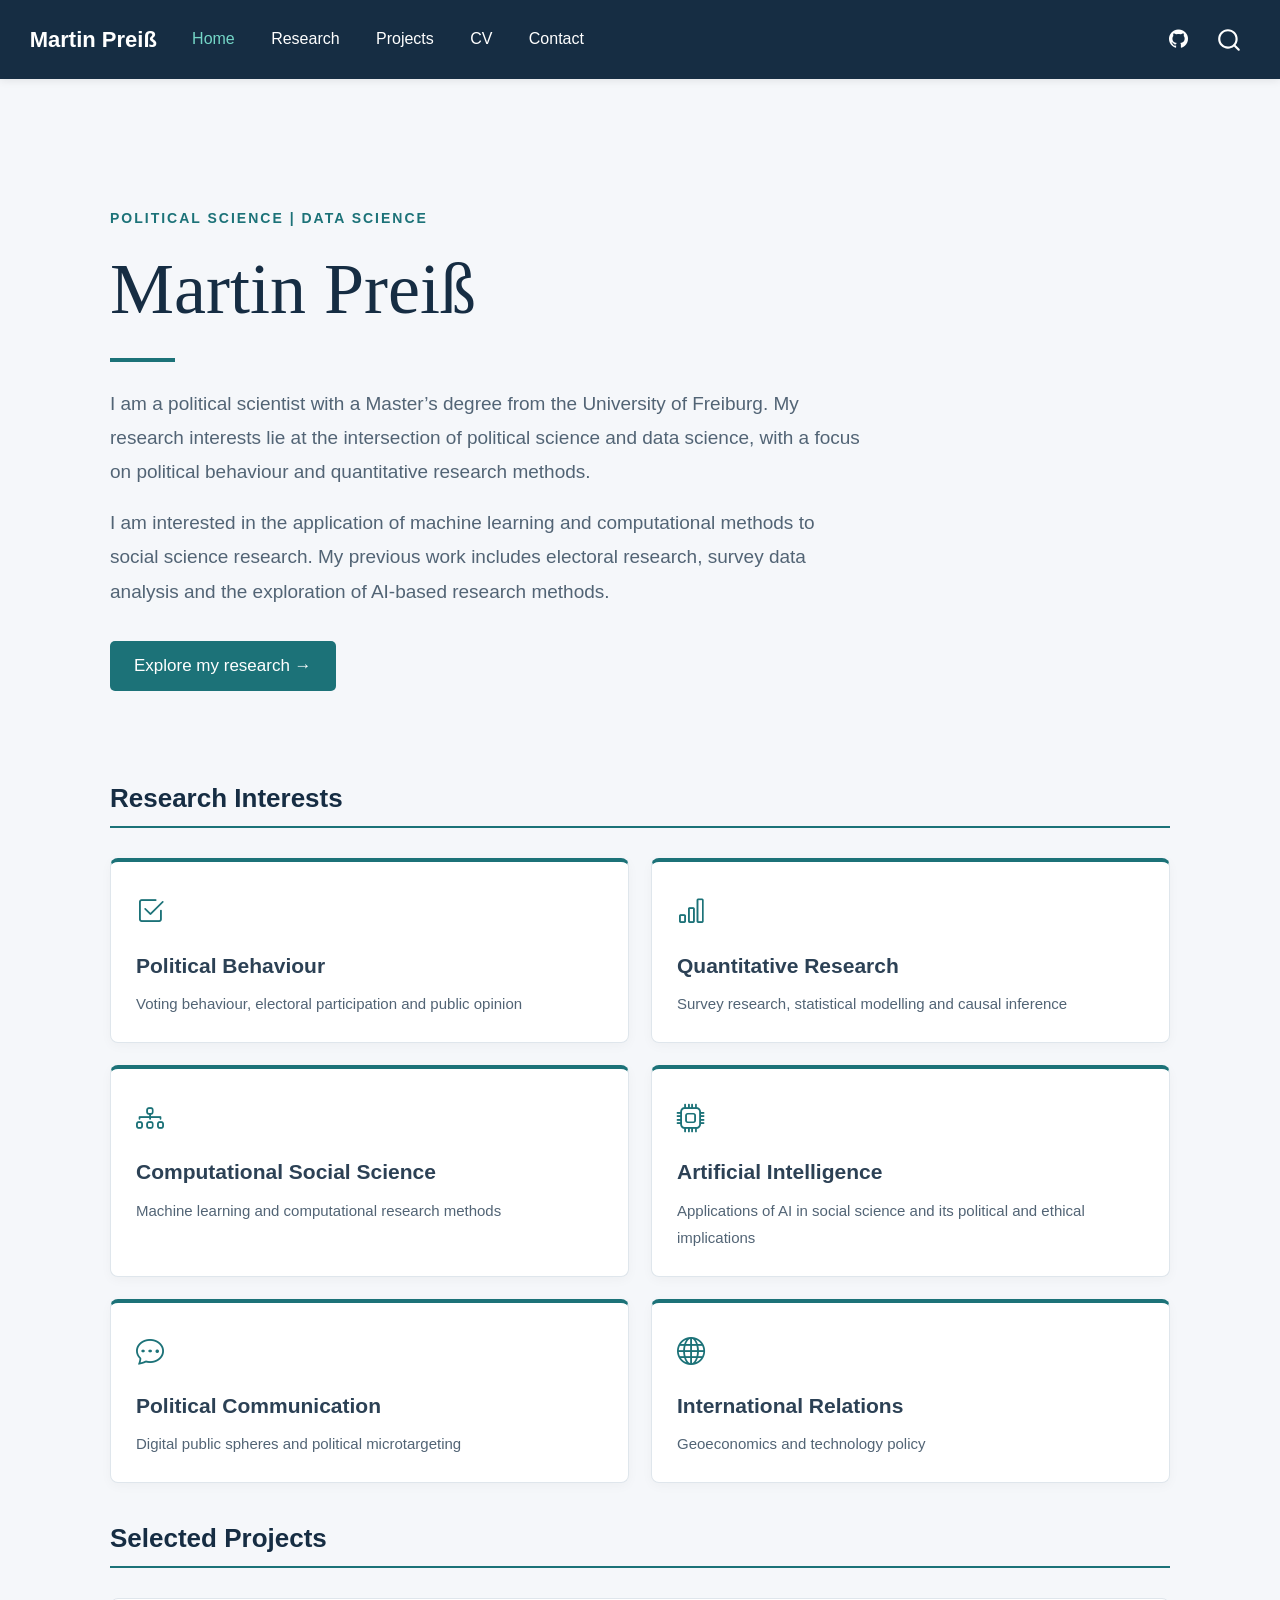
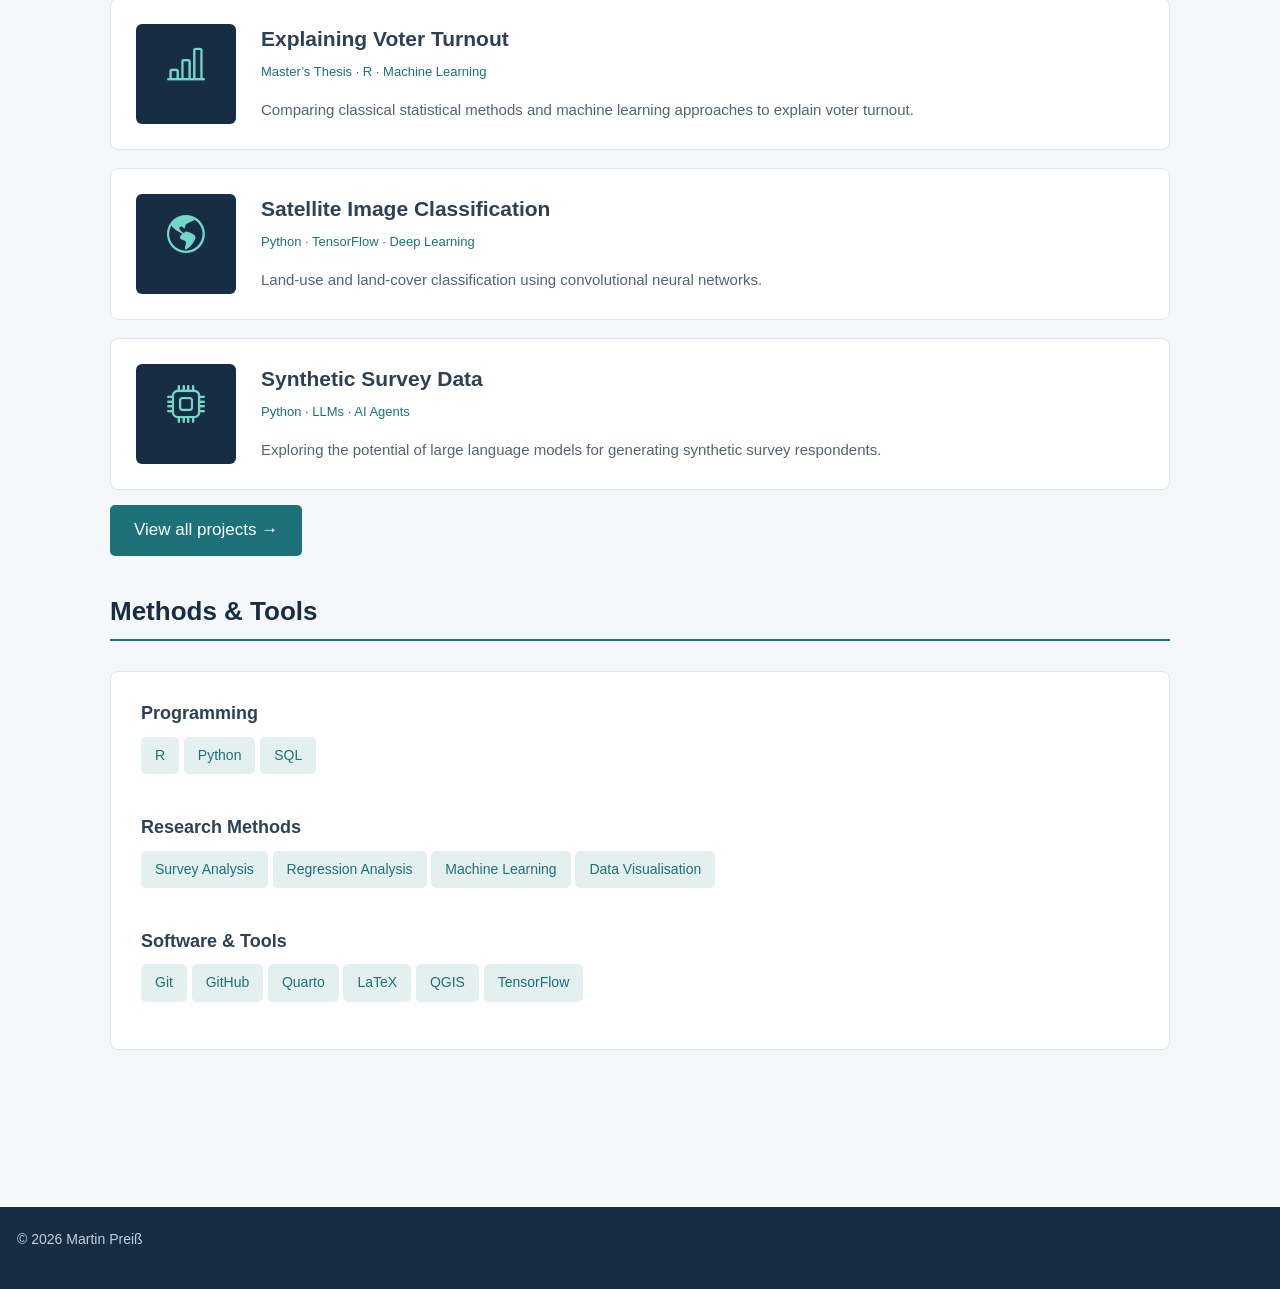
==== docs/index.html @ a0b9cdd1 "Initial website release" ====
<!DOCTYPE html>
<html xmlns="http://www.w3.org/1999/xhtml" lang="en" xml:lang="en"><head>

<meta charset="utf-8">
<meta name="generator" content="quarto-1.10.19">

<meta name="viewport" content="width=device-width, initial-scale=1.0, user-scalable=yes">


<title>Martin Preiß</title>
<style>
/* Default styles provided by pandoc.
** See https://pandoc.org/MANUAL.html#variables-for-html for config info.
*/
span.smallcaps{font-variant: small-caps;}
div.columns{display: flex; gap: 1.5em;}
div.column{flex: auto;}
@media screen {
div.columns{gap: min(4vw, 1.5em);}
div.column{overflow-x: auto;}
}
div.hanging-indent{margin-left: 1.5em; text-indent: -1.5em;}
ul.task-list{list-style: none;}
ul.task-list li input[type="checkbox"] {
  width: 0.8em;
  margin: 0 0.8em 0.2em -1em; /* quarto-specific, see https://github.com/quarto-dev/quarto-cli/issues/4556 */ 
  vertical-align: middle;
}
</style>


<script src="site_libs/quarto-nav/quarto-nav.js"></script>
<script src="site_libs/quarto-nav/headroom.min.js"></script>
<script src="site_libs/clipboard/clipboard.min.js"></script>
<script src="site_libs/quarto-search/autocomplete.umd.js"></script>
<script src="site_libs/quarto-search/fuse.min.js"></script>
<script src="site_libs/quarto-search/quarto-search.js"></script>
<meta name="quarto:offset" content="./">
<script src="site_libs/quarto-html/quarto.js" type="module"></script>
<script src="site_libs/quarto-html/tabsets/tabsets.js" type="module"></script>
<script src="site_libs/quarto-html/popper.min.js"></script>
<script src="site_libs/quarto-html/tippy.umd.min.js"></script>
<script src="site_libs/quarto-html/anchor.min.js"></script>
<link href="site_libs/quarto-html/tippy.css" rel="stylesheet">
<link href="site_libs/quarto-html/quarto-syntax-highlighting-bf27225e3a48a9273f3daa8f8e829971.css" rel="stylesheet" id="quarto-text-highlighting-styles">
<script src="site_libs/bootstrap/bootstrap.min.js"></script>
<link href="site_libs/bootstrap/bootstrap-icons.css" rel="stylesheet">
<link href="site_libs/bootstrap/bootstrap-7bc10183a92ada6fd2bdff773df45498.min.css" rel="stylesheet" append-hash="true" id="quarto-bootstrap" data-mode="light">
<script id="quarto-search-options" type="application/json">{
  "location": "navbar",
  "copy-button": false,
  "collapse-after": 3,
  "panel-placement": "end",
  "type": "overlay",
  "limit": 50,
  "keyboard-shortcut": [
    "f",
    "/",
    "s"
  ],
  "show-item-context": false,
  "language": {
    "search-no-results-text": "No results",
    "search-matching-documents-text": "matching documents",
    "search-copy-link-title": "Copy link to search",
    "search-hide-matches-text": "Hide additional matches",
    "search-more-match-text": "more match in this document",
    "search-more-matches-text": "more matches in this document",
    "search-clear-button-title": "Clear",
    "search-text-placeholder": "",
    "search-detached-cancel-button-title": "Cancel",
    "search-submit-button-title": "Submit",
    "search-label": "Search"
  }
}</script>


<link rel="stylesheet" href="styles.css">
</head>

<body class="nav-fixed quarto-light">

<div id="quarto-search-results"></div>
  <header id="quarto-header" class="headroom fixed-top">
    <nav class="navbar navbar-expand-lg " data-bs-theme="dark">
      <div class="navbar-container container-fluid">
      <div class="navbar-brand-container mx-auto">
    <a class="navbar-brand" href="./index.html">
    <span class="navbar-title">Martin Preiß</span>
    </a>
  </div>
            <div id="quarto-search" class="" title="Search"></div>
          <button class="navbar-toggler" type="button" data-bs-toggle="collapse" data-bs-target="#navbarCollapse" aria-controls="navbarCollapse" role="menu" aria-expanded="false" aria-label="Toggle navigation" onclick="if (window.quartoToggleHeadroom) { window.quartoToggleHeadroom(); }">
  <span class="navbar-toggler-icon"></span>
</button>
          <div class="collapse navbar-collapse" id="navbarCollapse">
            <ul class="navbar-nav navbar-nav-scroll me-auto">
  <li class="nav-item">
    <a class="nav-link active" href="./index.html" aria-current="page"> 
<span class="menu-text">Home</span></a>
  </li>  
  <li class="nav-item">
    <a class="nav-link" href="./research.html"> 
<span class="menu-text">Research</span></a>
  </li>  
  <li class="nav-item">
    <a class="nav-link" href="./projects.html"> 
<span class="menu-text">Projects</span></a>
  </li>  
  <li class="nav-item">
    <a class="nav-link" href="./cv.html"> 
<span class="menu-text">CV</span></a>
  </li>  
  <li class="nav-item">
    <a class="nav-link" href="./contact.html"> 
<span class="menu-text">Contact</span></a>
  </li>  
</ul>
            <ul class="navbar-nav navbar-nav-scroll ms-auto">
  <li class="nav-item compact">
    <a class="nav-link" href="https://github.com/preiss-martin"> <i class="bi bi-github" role="img">
</i> 
<span class="menu-text"></span></a>
  </li>  
</ul>
          </div> <!-- /navcollapse -->
            <div class="quarto-navbar-tools">
</div>
      </div> <!-- /container-fluid -->
    </nav>
</header>
<!-- content -->
<div id="quarto-content" class="quarto-container page-columns page-rows-contents page-layout-full page-navbar">
<!-- sidebar -->
<!-- margin-sidebar -->
    
<!-- main -->
<main class="content column-page" id="quarto-document-content"><header id="title-block-header" class="quarto-title-block"></header>




<div class="homepage">
<div class="hero">
<div class="hero-text">
<div class="eyebrow">
Political Science | Data Science
</div>
<h1>
Martin Preiß
</h1>
<div class="accent-line">

</div>
<p class="intro">
I am a political scientist with a Master’s degree from the University of Freiburg. My research interests lie at the intersection of political science and data science, with a focus on political behaviour and quantitative research methods.
</p>
<p class="intro">
I am interested in the application of machine learning and computational methods to social science research. My previous work includes electoral research, survey data analysis and the exploration of AI-based research methods.
</p>
<p><a class="profile-button" href="research.html">Explore my research →</a></p>
</div>
</div>
<h2 class="anchored">
Research Interests
</h2>
<div class="research-grid">
<div class="research-card">
<i class="bi bi-check2-square research-icon"></i>
<h3 class="anchored">
Political Behaviour
</h3>
<p>
Voting behaviour, electoral participation and public opinion
</p>
</div>
<div class="research-card">
<i class="bi bi-bar-chart research-icon"></i>
<h3 class="anchored">
Quantitative Research
</h3>
<p>
Survey research, statistical modelling and causal inference
</p>
</div>
<div class="research-card">
<i class="bi bi-diagram-3 research-icon"></i>
<h3 class="anchored">
Computational Social Science
</h3>
<p>
Machine learning and computational research methods
</p>
</div>
<div class="research-card">
<i class="bi bi-cpu research-icon"></i>
<h3 class="anchored">
Artificial Intelligence
</h3>
<p>
Applications of AI in social science and its political and ethical implications
</p>
</div>
<div class="research-card">
<i class="bi bi-chat-dots research-icon"></i>
<h3 class="anchored">
Political Communication
</h3>
<p>
Digital public spheres and political microtargeting
</p>
</div>
<div class="research-card">
<i class="bi bi-globe research-icon"></i>
<h3 class="anchored">
International Relations
</h3>
<p>
Geoeconomics and technology policy
</p>
</div>
</div>
<h2 class="anchored">
Selected Projects
</h2>
<div class="project-list">
<div class="project-card">
<div class="project-icon">
<p><i class="bi bi-bar-chart-line"></i></p>
</div>
<div class="project-description">
<h3 class="anchored">
Explaining Voter Turnout
</h3>
<span class="project-meta">Master’s Thesis · R · Machine Learning</span>
<p>
Comparing classical statistical methods and machine learning approaches to explain voter turnout.
</p>
</div>
</div>
<div class="project-card">
<div class="project-icon">
<p><i class="bi bi-globe-americas"></i></p>
</div>
<div class="project-description">
<h3 class="anchored">
Satellite Image Classification
</h3>
<span class="project-meta">Python · TensorFlow · Deep Learning</span>
<p>
Land-use and land-cover classification using convolutional neural networks.
</p>
</div>
</div>
<div class="project-card">
<div class="project-icon">
<p><i class="bi bi-cpu"></i></p>
</div>
<div class="project-description">
<h3 class="anchored">
Synthetic Survey Data
</h3>
<span class="project-meta">Python · LLMs · AI Agents</span>
<p>
Exploring the potential of large language models for generating synthetic survey respondents.
</p>
</div>
</div>
</div>
<p><a class="profile-button" href="projects.html">View all projects →</a></p>
<h2 class="anchored">
Methods &amp; Tools
</h2>
<div class="skills-section">
<h3 class="anchored">
Programming
</h3>
<div class="skills-list">
<p><span class="skill-tag">R</span> <span class="skill-tag">Python</span> <span class="skill-tag">SQL</span></p>
</div>
<h3 class="anchored">
Research Methods
</h3>
<div class="skills-list">
<p><span class="skill-tag">Survey Analysis</span> <span class="skill-tag">Regression Analysis</span> <span class="skill-tag">Machine Learning</span> <span class="skill-tag">Data Visualisation</span></p>
</div>
<h3 class="anchored">
Software &amp; Tools
</h3>
<div class="skills-list">
<p><span class="skill-tag">Git</span> <span class="skill-tag">GitHub</span> <span class="skill-tag">Quarto</span> <span class="skill-tag">LaTeX</span> <span class="skill-tag">QGIS</span> <span class="skill-tag">TensorFlow</span></p>
</div>
</div>
</div>



</main> <!-- /main -->
<script id="quarto-html-after-body" type="application/javascript">
  window.document.addEventListener("DOMContentLoaded", function (event) {
    const icon = "";
    const anchorJS = new window.AnchorJS();
    anchorJS.options = {
      placement: 'right',
      icon: icon
    };
    anchorJS.add('.anchored');
    const isCodeAnnotation = (el) => {
      for (const clz of el.classList) {
        if (clz.startsWith('code-annotation-')) {                     
          return true;
        }
      }
      return false;
    }
    const onCopySuccess = function(e) {
      // button target
      const button = e.trigger;
      // don't keep focus
      button.blur();
      // flash "checked"
      button.classList.add('code-copy-button-checked');
      var currentTitle = button.getAttribute("title");
      button.setAttribute("title", "Copied!");
      let tooltip;
      if (window.bootstrap) {
        button.setAttribute("data-bs-toggle", "tooltip");
        button.setAttribute("data-bs-placement", "left");
        button.setAttribute("data-bs-title", "Copied!");
        tooltip = new bootstrap.Tooltip(button, 
          { trigger: "manual", 
            customClass: "code-copy-button-tooltip",
            offset: [0, -8]});
        tooltip.show();    
      }
      setTimeout(function() {
        if (tooltip) {
          tooltip.hide();
          button.removeAttribute("data-bs-title");
          button.removeAttribute("data-bs-toggle");
          button.removeAttribute("data-bs-placement");
        }
        button.setAttribute("title", currentTitle);
        button.classList.remove('code-copy-button-checked');
      }, 1000);
      // clear code selection
      e.clearSelection();
    }
    const getTextToCopy = function(trigger) {
      const outerScaffold = trigger.parentElement.cloneNode(true);
      const codeEl = outerScaffold.querySelector('code');
      for (const childEl of codeEl.children) {
        if (isCodeAnnotation(childEl)) {
          childEl.remove();
        }
      }
      return codeEl.innerText;
    }
    const clipboard = new window.ClipboardJS('.code-copy-button:not([data-in-quarto-modal])', {
      text: getTextToCopy
    });
    clipboard.on('success', onCopySuccess);
    if (window.document.getElementById('quarto-embedded-source-code-modal')) {
      const clipboardModal = new window.ClipboardJS('.code-copy-button[data-in-quarto-modal]', {
        text: getTextToCopy,
        container: window.document.getElementById('quarto-embedded-source-code-modal')
      });
      clipboardModal.on('success', onCopySuccess);
    }
      var localhostRegex = new RegExp(/^(?:http|https):\/\/localhost\:?[0-9]*\//);
      var mailtoRegex = new RegExp(/^mailto:/);
        var filterRegex = new RegExp("https:\/\/preiss-martin\.github\.io");
      var isInternal = (href) => {
          return filterRegex.test(href) || localhostRegex.test(href) || mailtoRegex.test(href);
      }
      // Inspect non-navigation links and adorn them if external
     var links = window.document.querySelectorAll('a[href]:not(.nav-link):not(.navbar-brand):not(.toc-action):not(.sidebar-link):not(.sidebar-item-toggle):not(.pagination-link):not(.no-external):not([aria-hidden]):not(.dropdown-item):not(.quarto-navigation-tool):not(.about-link)');
      for (var i=0; i<links.length; i++) {
        const link = links[i];
        if (!isInternal(link.href)) {
          // undo the damage that might have been done by quarto-nav.js in the case of
          // links that we want to consider external
          if (link.dataset.originalHref !== undefined) {
            link.href = link.dataset.originalHref;
          }
        }
      }
    function tippyHover(el, contentFn, onTriggerFn, onUntriggerFn) {
      const config = {
        allowHTML: true,
        maxWidth: 500,
        delay: 100,
        arrow: false,
        appendTo: function(el) {
            return el.parentElement;
        },
        interactive: true,
        interactiveBorder: 10,
        theme: 'quarto',
        placement: 'bottom-start',
      };
      if (contentFn) {
        config.content = contentFn;
      }
      if (onTriggerFn) {
        config.onTrigger = onTriggerFn;
      }
      if (onUntriggerFn) {
        config.onUntrigger = onUntriggerFn;
      }
      window.tippy(el, config); 
    }
    const noterefs = window.document.querySelectorAll('a[role="doc-noteref"]');
    for (var i=0; i<noterefs.length; i++) {
      const ref = noterefs[i];
      tippyHover(ref, function() {
        // use id or data attribute instead here
        let href = ref.getAttribute('data-footnote-href') || ref.getAttribute('href');
        try { href = new URL(href).hash; } catch {}
        const id = href.replace(/^#\/?/, "");
        const note = window.document.getElementById(id);
        if (note) {
          return note.innerHTML;
        } else {
          return "";
        }
      });
    }
    const xrefs = window.document.querySelectorAll('a.quarto-xref');
    const processXRef = (id, note) => {
      // Strip column container classes
      const stripColumnClz = (el) => {
        el.classList.remove("page-full", "page-columns");
        if (el.children) {
          for (const child of el.children) {
            stripColumnClz(child);
          }
        }
      }
      stripColumnClz(note)
      if (id === null || id.startsWith('sec-')) {
        // Special case sections, only their first couple elements
        const container = document.createElement("div");
        if (note.children && note.children.length > 2) {
          container.appendChild(note.children[0].cloneNode(true));
          for (let i = 1; i < note.children.length; i++) {
            const child = note.children[i];
            if (child.tagName === "P" && child.innerText === "") {
              continue;
            } else {
              container.appendChild(child.cloneNode(true));
              break;
            }
          }
          if (window.Quarto?.typesetMath) {
            window.Quarto.typesetMath(container);
          }
          return container.innerHTML
        } else {
          if (window.Quarto?.typesetMath) {
            window.Quarto.typesetMath(note);
          }
          return note.innerHTML;
        }
      } else {
        // Remove any anchor links if they are present
        const anchorLink = note.querySelector('a.anchorjs-link');
        if (anchorLink) {
          anchorLink.remove();
        }
        if (window.Quarto?.typesetMath) {
          window.Quarto.typesetMath(note);
        }
        if (note.classList.contains("callout")) {
          return note.outerHTML;
        } else {
          return note.innerHTML;
        }
      }
    }
    for (var i=0; i<xrefs.length; i++) {
      const xref = xrefs[i];
      tippyHover(xref, undefined, function(instance) {
        instance.disable();
        let url = xref.getAttribute('href');
        let hash = undefined; 
        if (url.startsWith('#')) {
          hash = url;
        } else {
          try { hash = new URL(url).hash; } catch {}
        }
        if (hash) {
          const id = hash.replace(/^#\/?/, "");
          const note = window.document.getElementById(id);
          if (note !== null) {
            try {
              const html = processXRef(id, note.cloneNode(true));
              instance.setContent(html);
            } finally {
              instance.enable();
              instance.show();
            }
          } else {
            // See if we can fetch this
            fetch(url.split('#')[0])
            .then(res => res.text())
            .then(html => {
              const parser = new DOMParser();
              const htmlDoc = parser.parseFromString(html, "text/html");
              const note = htmlDoc.getElementById(id);
              if (note !== null) {
                const html = processXRef(id, note);
                instance.setContent(html);
              } 
            }).finally(() => {
              instance.enable();
              instance.show();
            });
          }
        } else {
          // See if we can fetch a full url (with no hash to target)
          // This is a special case and we should probably do some content thinning / targeting
          fetch(url)
          .then(res => res.text())
          .then(html => {
            const parser = new DOMParser();
            const htmlDoc = parser.parseFromString(html, "text/html");
            const note = htmlDoc.querySelector('main.content');
            if (note !== null) {
              // This should only happen for chapter cross references
              // (since there is no id in the URL)
              // remove the first header
              if (note.children.length > 0 && note.children[0].tagName === "HEADER") {
                note.children[0].remove();
              }
              const html = processXRef(null, note);
              instance.setContent(html);
            } 
          }).finally(() => {
            instance.enable();
            instance.show();
          });
        }
      }, function(instance) {
      });
    }
        let selectedAnnoteEl;
        const selectorForAnnotation = ( cell, annotation) => {
          let cellAttr = 'data-code-cell="' + cell + '"';
          let lineAttr = 'data-code-annotation="' +  annotation + '"';
          const selector = 'span[' + cellAttr + '][' + lineAttr + ']';
          return selector;
        }
        const selectCodeLines = (annoteEl) => {
          const doc = window.document;
          const targetCell = annoteEl.getAttribute("data-target-cell");
          const targetAnnotation = annoteEl.getAttribute("data-target-annotation");
          const annoteSpan = window.document.querySelector(selectorForAnnotation(targetCell, targetAnnotation));
          const lines = annoteSpan.getAttribute("data-code-lines").split(",");
          const lineIds = lines.map((line) => {
            return targetCell + "-" + line;
          })
          let top = null;
          let height = null;
          let parent = null;
          if (lineIds.length > 0) {
              //compute the position of the single el (top and bottom and make a div)
              const el = window.document.getElementById(lineIds[0]);
              top = el.offsetTop;
              height = el.offsetHeight;
              parent = el.parentElement.parentElement;
            if (lineIds.length > 1) {
              const lastEl = window.document.getElementById(lineIds[lineIds.length - 1]);
              const bottom = lastEl.offsetTop + lastEl.offsetHeight;
              height = bottom - top;
            }
            if (top !== null && height !== null && parent !== null) {
              // cook up a div (if necessary) and position it 
              let div = window.document.getElementById("code-annotation-line-highlight");
              if (div === null) {
                div = window.document.createElement("div");
                div.setAttribute("id", "code-annotation-line-highlight");
                div.style.position = 'absolute';
                parent.appendChild(div);
              }
              div.style.top = top - 2 + "px";
              div.style.height = height + 4 + "px";
              div.style.left = 0;
              let gutterDiv = window.document.getElementById("code-annotation-line-highlight-gutter");
              if (gutterDiv === null) {
                gutterDiv = window.document.createElement("div");
                gutterDiv.setAttribute("id", "code-annotation-line-highlight-gutter");
                gutterDiv.style.position = 'absolute';
                const codeCell = window.document.getElementById(targetCell);
                const gutter = codeCell.querySelector('.code-annotation-gutter');
                gutter.appendChild(gutterDiv);
              }
              gutterDiv.style.top = top - 2 + "px";
              gutterDiv.style.height = height + 4 + "px";
            }
            selectedAnnoteEl = annoteEl;
          }
        };
        const unselectCodeLines = () => {
          const elementsIds = ["code-annotation-line-highlight", "code-annotation-line-highlight-gutter"];
          elementsIds.forEach((elId) => {
            const div = window.document.getElementById(elId);
            if (div) {
              div.remove();
            }
          });
          selectedAnnoteEl = undefined;
        };
          // Handle positioning of the toggle
      window.addEventListener(
        "resize",
        throttle(() => {
          elRect = undefined;
          if (selectedAnnoteEl) {
            selectCodeLines(selectedAnnoteEl);
          }
        }, 10)
      );
      function throttle(fn, ms) {
      let throttle = false;
      let timer;
        return (...args) => {
          if(!throttle) { // first call gets through
              fn.apply(this, args);
              throttle = true;
          } else { // all the others get throttled
              if(timer) clearTimeout(timer); // cancel #2
              timer = setTimeout(() => {
                fn.apply(this, args);
                timer = throttle = false;
              }, ms);
          }
        };
      }
        // Attach click handler to the DT
        const annoteDls = window.document.querySelectorAll('dt[data-target-cell]');
        for (const annoteDlNode of annoteDls) {
          annoteDlNode.addEventListener('click', (event) => {
            const clickedEl = event.target;
            if (clickedEl !== selectedAnnoteEl) {
              unselectCodeLines();
              const activeEl = window.document.querySelector('dt[data-target-cell].code-annotation-active');
              if (activeEl) {
                activeEl.classList.remove('code-annotation-active');
              }
              selectCodeLines(clickedEl);
              clickedEl.classList.add('code-annotation-active');
            } else {
              // Unselect the line
              unselectCodeLines();
              clickedEl.classList.remove('code-annotation-active');
            }
          });
        }
    const findCites = (el) => {
      const parentEl = el.parentElement;
      if (parentEl) {
        const cites = parentEl.dataset.cites;
        if (cites) {
          return {
            el,
            cites: cites.split(' ')
          };
        } else {
          return findCites(el.parentElement)
        }
      } else {
        return undefined;
      }
    };
    var bibliorefs = window.document.querySelectorAll('a[role="doc-biblioref"]');
    for (var i=0; i<bibliorefs.length; i++) {
      const ref = bibliorefs[i];
      const citeInfo = findCites(ref);
      if (citeInfo) {
        tippyHover(citeInfo.el, function() {
          var popup = window.document.createElement('div');
          citeInfo.cites.forEach(function(cite) {
            var citeDiv = window.document.createElement('div');
            citeDiv.classList.add('hanging-indent');
            citeDiv.classList.add('csl-entry');
            var biblioDiv = window.document.getElementById('ref-' + cite);
            if (biblioDiv) {
              citeDiv.innerHTML = biblioDiv.innerHTML;
            }
            popup.appendChild(citeDiv);
          });
          return popup.innerHTML;
        });
      }
    }
  });
  </script>
</div> <!-- /content -->
<footer class="footer">
  <div class="nav-footer">
    <div class="nav-footer-left">
<p>© 2026 Martin Preiß</p>
</div>   
    <div class="nav-footer-center">
      &nbsp;
    </div>
    <div class="nav-footer-right">
      &nbsp;
    </div>
  </div>
</footer>




</body></html>
---- docs/site_libs/quarto-html/tippy.css ----
.tippy-box[data-animation=fade][data-state=hidden]{opacity:0}[data-tippy-root]{max-width:calc(100vw - 10px)}.tippy-box{position:relative;background-color:#333;color:#fff;border-radius:4px;font-size:14px;line-height:1.4;white-space:normal;outline:0;transition-property:transform,visibility,opacity}.tippy-box[data-placement^=top]>.tippy-arrow{bottom:0}.tippy-box[data-placement^=top]>.tippy-arrow:before{bottom:-7px;left:0;border-width:8px 8px 0;border-top-color:initial;transform-origin:center top}.tippy-box[data-placement^=bottom]>.tippy-arrow{top:0}.tippy-box[data-placement^=bottom]>.tippy-arrow:before{top:-7px;left:0;border-width:0 8px 8px;border-bottom-color:initial;transform-origin:center bottom}.tippy-box[data-placement^=left]>.tippy-arrow{right:0}.tippy-box[data-placement^=left]>.tippy-arrow:before{border-width:8px 0 8px 8px;border-left-color:initial;right:-7px;transform-origin:center left}.tippy-box[data-placement^=right]>.tippy-arrow{left:0}.tippy-box[data-placement^=right]>.tippy-arrow:before{left:-7px;border-width:8px 8px 8px 0;border-right-color:initial;transform-origin:center right}.tippy-box[data-inertia][data-state=visible]{transition-timing-function:cubic-bezier(.54,1.5,.38,1.11)}.tippy-arrow{width:16px;height:16px;color:#333}.tippy-arrow:before{content:"";position:absolute;border-color:transparent;border-style:solid}.tippy-content{position:relative;padding:5px 9px;z-index:1}
---- docs/site_libs/quarto-html/quarto-syntax-highlighting-bf27225e3a48a9273f3daa8f8e829971.css ----
/* quarto syntax highlight colors */
:root {
  --quarto-hl-ot-color: #003B4F;
  --quarto-hl-at-color: #657422;
  --quarto-hl-ss-color: #20794D;
  --quarto-hl-an-color: #5E5E5E;
  --quarto-hl-fu-color: #4758AB;
  --quarto-hl-st-color: #20794D;
  --quarto-hl-cf-color: #003B4F;
  --quarto-hl-op-color: #5E5E5E;
  --quarto-hl-er-color: #AD0000;
  --quarto-hl-bn-color: #AD0000;
  --quarto-hl-al-color: #AD0000;
  --quarto-hl-va-color: #111111;
  --quarto-hl-bu-color: inherit;
  --quarto-hl-ex-color: inherit;
  --quarto-hl-pp-color: #AD0000;
  --quarto-hl-in-color: #5E5E5E;
  --quarto-hl-vs-color: #20794D;
  --quarto-hl-wa-color: #5E5E5E;
  --quarto-hl-do-color: #5E5E5E;
  --quarto-hl-im-color: #00769E;
  --quarto-hl-ch-color: #20794D;
  --quarto-hl-dt-color: #AD0000;
  --quarto-hl-fl-color: #AD0000;
  --quarto-hl-co-color: #5E5E5E;
  --quarto-hl-cv-color: #5E5E5E;
  --quarto-hl-cn-color: #8f5902;
  --quarto-hl-sc-color: #5E5E5E;
  --quarto-hl-dv-color: #AD0000;
  --quarto-hl-kw-color: #003B4F;
}

/* other quarto variables */
:root {
  --quarto-font-monospace: SFMono-Regular, Menlo, Monaco, Consolas, "Liberation Mono", "Courier New", monospace;
}

/* syntax highlight based on Pandoc's rules */
pre > code.sourceCode > span {
  color: #003B4F;
}

code.sourceCode > span {
  color: #003B4F;
}

div.sourceCode,
div.sourceCode pre.sourceCode {
  color: #003B4F;
}

/* Normal */
code span {
  color: #003B4F;
}

/* Alert */
code span.al {
  color: #AD0000;
  font-style: inherit;
}

/* Annotation */
code span.an {
  color: #5E5E5E;
  font-style: inherit;
}

/* Attribute */
code span.at {
  color: #657422;
  font-style: inherit;
}

/* BaseN */
code span.bn {
  color: #AD0000;
  font-style: inherit;
}

/* BuiltIn */
code span.bu {
  font-style: inherit;
}

/* ControlFlow */
code span.cf {
  color: #003B4F;
  font-weight: bold;
  font-style: inherit;
}

/* Char */
code span.ch {
  color: #20794D;
  font-style: inherit;
}

/* Constant */
code span.cn {
  color: #8f5902;
  font-style: inherit;
}

/* Comment */
code span.co {
  color: #5E5E5E;
  font-style: inherit;
}

/* CommentVar */
code span.cv {
  color: #5E5E5E;
  font-style: italic;
}

/* Documentation */
code span.do {
  color: #5E5E5E;
  font-style: italic;
}

/* DataType */
code span.dt {
  color: #AD0000;
  font-style: inherit;
}

/* DecVal */
code span.dv {
  color: #AD0000;
  font-style: inherit;
}

/* Error */
code span.er {
  color: #AD0000;
  font-style: inherit;
}

/* Extension */
code span.ex {
  font-style: inherit;
}

/* Float */
code span.fl {
  color: #AD0000;
  font-style: inherit;
}

/* Function */
code span.fu {
  color: #4758AB;
  font-style: inherit;
}

/* Import */
code span.im {
  color: #00769E;
  font-style: inherit;
}

/* Information */
code span.in {
  color: #5E5E5E;
  font-style: inherit;
}

/* Keyword */
code span.kw {
  color: #003B4F;
  font-weight: bold;
  font-style: inherit;
}

/* Operator */
code span.op {
  color: #5E5E5E;
  font-style: inherit;
}

/* Other */
code span.ot {
  color: #003B4F;
  font-style: inherit;
}

/* Preprocessor */
code span.pp {
  color: #AD0000;
  font-style: inherit;
}

/* SpecialChar */
code span.sc {
  color: #5E5E5E;
  font-style: inherit;
}

/* SpecialString */
code span.ss {
  color: #20794D;
  font-style: inherit;
}

/* String */
code span.st {
  color: #20794D;
  font-style: inherit;
}

/* Variable */
code span.va {
  color: #111111;
  font-style: inherit;
}

/* VerbatimString */
code span.vs {
  color: #20794D;
  font-style: inherit;
}

/* Warning */
code span.wa {
  color: #5E5E5E;
  font-style: italic;
}

.prevent-inlining {
  content: "</";
}

/*# sourceMappingURL=8be38f48d34c45af72792cbd699585e7.css.map */
---- docs/styles.css ----
/* Colour palette */

:root {
    --navy: #162D43;
    --teal: #1C7278;
    --mint: #74D6C7;
    --background: #F5F7FA;
    --text: #203345;
    --muted: #526475;
}

/* General design */

body {
    font-family: "Inter", "Segoe UI", sans-serif;
    background-color: var(--background);
    color: var(--text);
    line-height: 1.8;
    font-size: 17px;
}

/* Navigation */

.navbar {
    background-color: var(--navy) !important;
    padding: 14px 25px;
    box-shadow: 0 2px 8px rgba(0,0,0,0.08);
}

.navbar-brand {
    font-size: 22px;
    font-weight: 600;
}

.navbar .nav-link {
    font-size: 16px;
    margin: 0 8px;
    color: white !important;
}

.navbar .nav-link:hover,
.navbar .nav-link.active {
    color: var(--mint) !important;
}

/* Headings */

h1 {
    font-family: Georgia, serif;
    font-size: 48px;
    font-weight: 500;
    color: var(--navy);
}

h2 {
    font-size: 26px;
    font-weight: 600;
    color: var(--navy);
    border-bottom: 2px solid var(--teal);
    padding-bottom: 12px;
    margin-top: 40px;
}

h3 {
    color: var(--teal);
    font-weight: 600;
}

/* Main content */

main.content {
    padding-top: 40px;
    padding-bottom: 60px;
}

/* Links */

a {
    color: var(--teal);
    text-decoration: none;
}

a:hover {
    text-decoration: underline;
}

/* Footer */

.nav-footer {
    background-color: var(--navy);
    color: #C2CFDA !important;
    padding: 20px;
}

.nav-footer a {
    color: white;
}


/* ==========================
   HOMEPAGE
   ========================== */

.homepage {
    max-width: 1100px;
    margin: 0 auto;
    padding: 20px;
}

/* Profile section */

.hero {
    display: grid;
    grid-template-columns: 2fr 1fr;
    align-items: center;
    gap: 65px;
    padding: 45px 0;
}

.eyebrow {
    color: var(--teal);
    font-size: 14px;
    font-weight: 600;
    text-transform: uppercase;
    letter-spacing: 2px;
}

.hero h1 {
    font-size: 64px;
    margin: 15px 0;
}

.accent-line {
    width: 65px;
    height: 4px;
    background-color: var(--teal);
    margin: 25px 0;
}

.intro {
    font-size: 19px;
    color: var(--muted);
    line-height: 1.8;
}

.profile-button {
    display: inline-block;
    background-color: var(--teal);
    color: white !important;
    padding: 10px 24px;
    border-radius: 5px;
    margin-top: 15px;
    transition: background-color 0.2s;
}

.profile-button:hover {
    background-color: var(--navy);
    text-decoration: none;
}

/* Profile photo */

.profile-placeholder {
    aspect-ratio: 3 / 4;
    max-width: 280px;
    width: 100%;
    margin: auto;
    background-color: #E0E8EC;
    color: #8499AA;
    border-radius: 8px;
    display: flex;
    align-items: center;
    justify-content: center;
}

.profile-photo {
    width: 100%;
    max-width: 280px;
    border-radius: 8px;
    object-fit: cover;
}

/* Research cards */

.research-grid {
    display: grid;
    grid-template-columns: repeat(2, 1fr);
    gap: 22px;
    margin-top: 30px;
}

.research-card {
    background: white;
    border: 1px solid #DFE6EC;
    border-top: 4px solid var(--teal);
    border-radius: 8px;
    padding: 25px;
    box-shadow: 0 3px 12px rgba(0,0,0,0.035);
    transition: transform 0.2s, box-shadow 0.2s;
}

.research-card:hover {
    transform: translateY(-4px);
    box-shadow: 0 8px 20px rgba(0,0,0,0.08);
}

.research-card h3 {
    font-size: 21px;
    color: var(--navy);
    margin-top: 0;
    margin-bottom: 12px;
}

.research-card p {
    color: var(--muted);
    font-size: 15px;
    margin-bottom: 0;
}

/* Mobile version */

@media (max-width: 768px) {
    .hero {
        grid-template-columns: 1fr;
        gap: 30px;
        padding: 20px 0;
    }

    .hero h1 {
        font-size: 44px;
    }

    .research-grid {
        grid-template-columns: 1fr;
    }

    .homepage {
        padding: 10px;
    }
}


/* Hide the automatic Quarto title */



/* Homepage without profile photo */

.hero {
    grid-template-columns: 1fr;
    gap: 0;
    padding: 60px 0 35px;
}

.hero-text {
    max-width: 850px;
}

.hero h1 {
    font-size: clamp(44px, 6vw, 72px);
}

.intro {
    max-width: 750px;
}


/* ==========================
   RESEARCH ICONS
   ========================== */

.research-icon {
    display: block;
    font-size: 28px;
    color: var(--teal);
    margin-bottom: 15px;
}


/* ==========================
   SELECTED PROJECTS
   ========================== */

.project-list {
    display: flex;
    flex-direction: column;
    gap: 18px;
    margin-top: 30px;
}

.project-card {
    display: flex;
    align-items: center;
    gap: 25px;
    background: white;
    padding: 25px;
    border: 1px solid #DFE6EC;
    border-radius: 8px;
    transition: box-shadow 0.2s;
}

.project-card:hover {
    box-shadow: 0 5px 20px rgba(0,0,0,0.07);
}

.project-icon {
    display: flex;
    align-items: center;
    justify-content: center;
    flex-shrink: 0;
    width: 100px;
    height: 100px;
    background-color: var(--navy);
    color: var(--mint);
    font-size: 38px;
    border-radius: 6px;
}

.project-description {
    flex: 1;
}

.project-description h3 {
    color: var(--navy);
    font-size: 21px;
    margin: 0 0 5px;
}

.project-meta {
    color: var(--teal);
    font-size: 13px;
    font-weight: 500;
}

.project-description p {
    color: var(--muted);
    font-size: 15px;
    margin: 10px 0 0;
}


/* ==========================
   METHODS AND TOOLS
   ========================== */

.skills-section {
    background-color: white;
    border: 1px solid #DFE6EC;
    border-radius: 8px;
    padding: 30px;
    margin-top: 30px;
}

.skills-section h3 {
    color: var(--navy);
    font-size: 18px;
    margin: 25px 0 12px;
}

.skills-section h3:first-child {
    margin-top: 0;
}

.skills-list {
    display: flex;
    flex-wrap: wrap;
    gap: 10px;
}

.skill-tag {
    display: inline-block;
    background-color: #E4EFF0;
    color: var(--teal);
    font-size: 14px;
    font-weight: 500;
    padding: 6px 14px;
    border-radius: 5px;
}


/* ==========================
   MOBILE LAYOUT
   ========================== */

@media (max-width: 768px) {
    .project-card {
        flex-direction: column;
        align-items: flex-start;
        gap: 18px;
    }

    .project-icon {
        width: 65px;
        height: 65px;
        font-size: 28px;
    }

    .skills-section {
        padding: 20px;
    }
}


.publication-title {
    font-family: Georgia, serif;
    color: var(--navy);
    font-size: 28px;
    font-weight: 700;
    line-height: 1.4;
    margin-bottom: 25px;
}


.coming-soon {
    text-align: center;
    padding: 30px 20px 35px;
}

.coming-soon i {
    display: block;
    font-size: 22px;
    color: var(--teal);
    margin-bottom: 10px;
}

.coming-soon p {
    font-size: 16px;
    color: var(--muted);
    margin: 0;
}


/* ==========================
   CURRICULUM VITAE
   ========================== */

.cv-header {
    display: flex;
    justify-content: space-between;
    align-items: center;
    flex-wrap: wrap;
    gap: 20px;
    margin-bottom: 40px;
}

.cv-header .intro {
    margin: 0;
}

.cv-header .profile-button {
    margin: 0;
}

.cv-icon {
    color: var(--teal);
    margin-right: 10px;
}

.cv-section {
    background: white;
    border: 1px solid #DFE6EC;
    border-radius: 8px;
    padding: 30px;
    margin-top: 25px;
    box-shadow: 0 3px 12px rgba(0,0,0,0.035);
}

.cv-entry {
    display: grid;
    grid-template-columns: 180px 1fr;
    gap: 25px;
    padding: 25px 0;
    border-bottom: 1px solid #DFE6EC;
}

.cv-entry:first-child {
    padding-top: 0;
}

.cv-entry:last-child {
    border-bottom: none;
    padding-bottom: 0;
}

.cv-date {
    color: var(--teal);
    font-weight: 600;
    font-size: 15px;
    padding-top: 3px;
}

.cv-details h3 {
    color: var(--navy);
    font-size: 22px;
    font-weight: 600;
    margin: 0 0 6px;
}

.cv-details p {
    font-size: 16px;
    color: var(--muted);
    line-height: 1.7;
    margin-bottom: 10px;
}

.cv-details .cv-institution {
    color: var(--teal);
    font-weight: 500;
    margin-bottom: 15px;
}

.language-row {
    display: flex;
    justify-content: space-between;
    padding: 12px 0;
    border-bottom: 1px solid #DFE6EC;
    color: var(--navy);
}

.language-row:last-child {
    border-bottom: none;
}

.language-row span {
    color: var(--muted);
}

@media (max-width: 768px) {
    .cv-entry {
        grid-template-columns: 1fr;
        gap: 8px;
    }

    .cv-section {
        padding: 20px;
    }

    .cv-details h3 {
        font-size: 20px;
    }
}


/* ==========================
   CONTACT
   ========================== */

.contact-card {
    max-width: 650px;
    margin: 40px auto;
    padding: 60px 30px;
    background: white;
    border: 1px solid #DFE6EC;
    border-radius: 8px;
    text-align: center;
    box-shadow: 0 4px 15px rgba(0,0,0,0.04);
}

.contact-icon {
    display: flex;
    align-items: center;
    justify-content: center;
    width: 80px;
    height: 80px;
    margin: 0 auto 25px;
    background: #E4EFF0;
    color: var(--teal);
    border-radius: 50%;
    font-size: 34px;
}

.contact-card h3 {
    font-family: Georgia, serif;
    font-size: 32px;
    font-weight: 500;
    color: var(--navy);
    margin-bottom: 15px;
}

.contact-card p {
    color: var(--muted);
}

.contact-email {
    display: inline-block;
    font-size: 18px;
    font-weight: 500;
    color: var(--teal);
    margin-top: 10px;
}


/* Contact page layout */

.contact-page {
    max-width: 800px;
    margin: 0 auto;
    padding: 40px 20px;
    text-align: center;
}

.contact-page h1 {
    margin: 0 0 20px;
    text-align: center;
}

.contact-line {
    width: 60px;
    height: 3px;
    background-color: var(--teal);
    margin: 0 auto 40px;
}

.contact-card {
    max-width: 480px;
    margin: 0 auto;
    padding: 35px 25px;
}

.contact-icon {
    width: 65px;
    height: 65px;
    font-size: 28px;
    margin: 0 auto 20px;
}

.contact-email {
    margin-top: 0;
    overflow-wrap: anywhere;
}


.contact-title {
    font-family: Georgia, serif;
    font-size: 48px;
    font-weight: 500;
    color: var(--navy);
    text-align: center;
    margin-bottom: 20px;
}

.contact-page {
    padding-top: 30px;
}
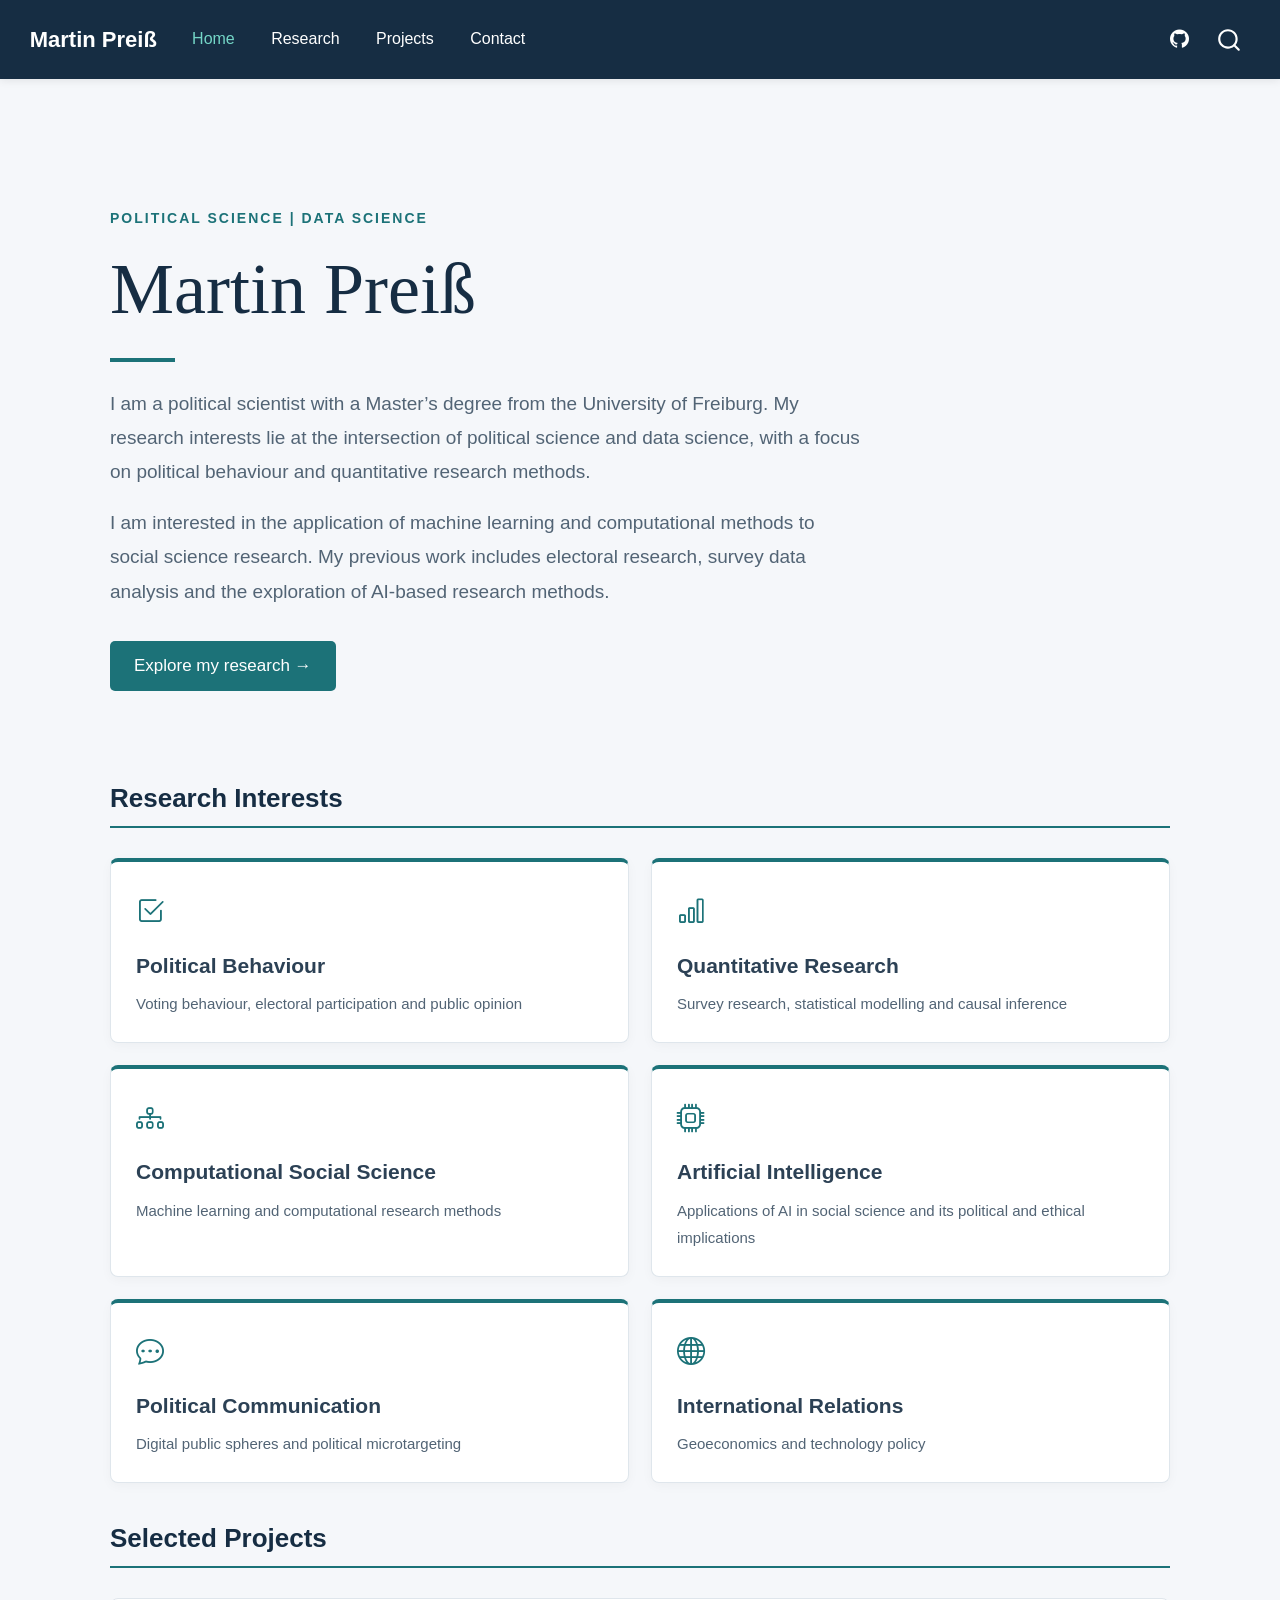
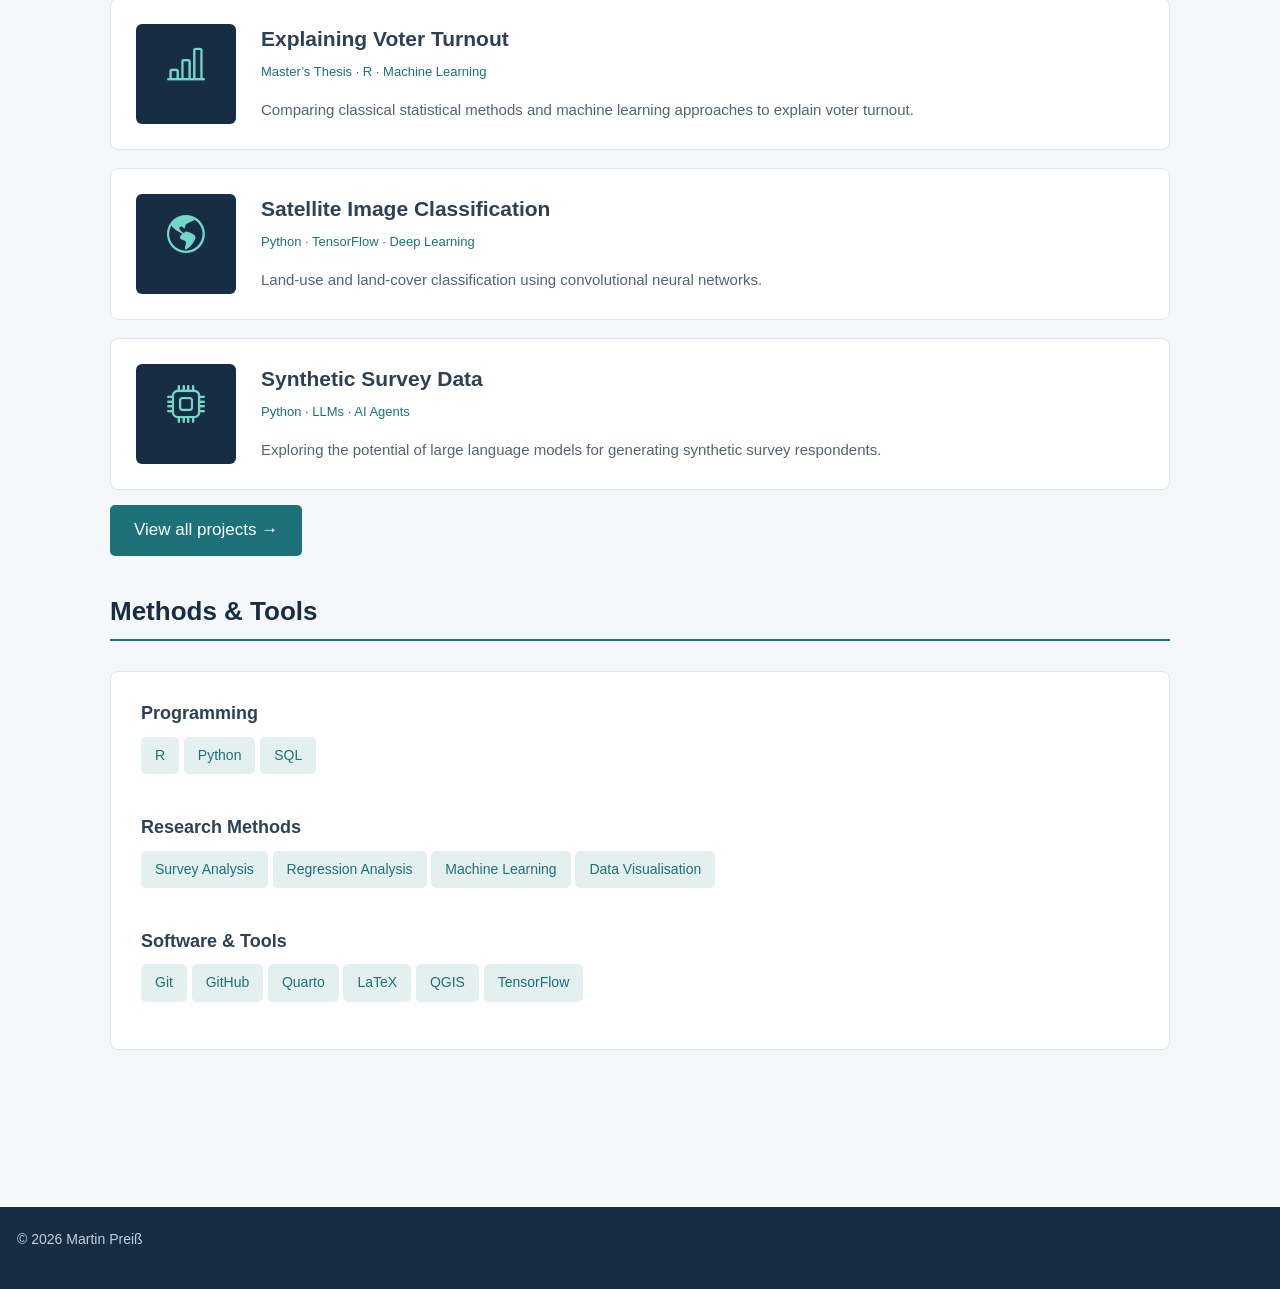
==== commit 295a24c2: "Remove CV from website" ====
--- a/docs/index.html
+++ b/docs/index.html
@@ -106,10 +106,6 @@
   <li class="nav-item">
     <a class="nav-link" href="./projects.html"> 
 <span class="menu-text">Projects</span></a>
-  </li>  
-  <li class="nav-item">
-    <a class="nav-link" href="./cv.html"> 
-<span class="menu-text">CV</span></a>
   </li>  
   <li class="nav-item">
     <a class="nav-link" href="./contact.html"> 
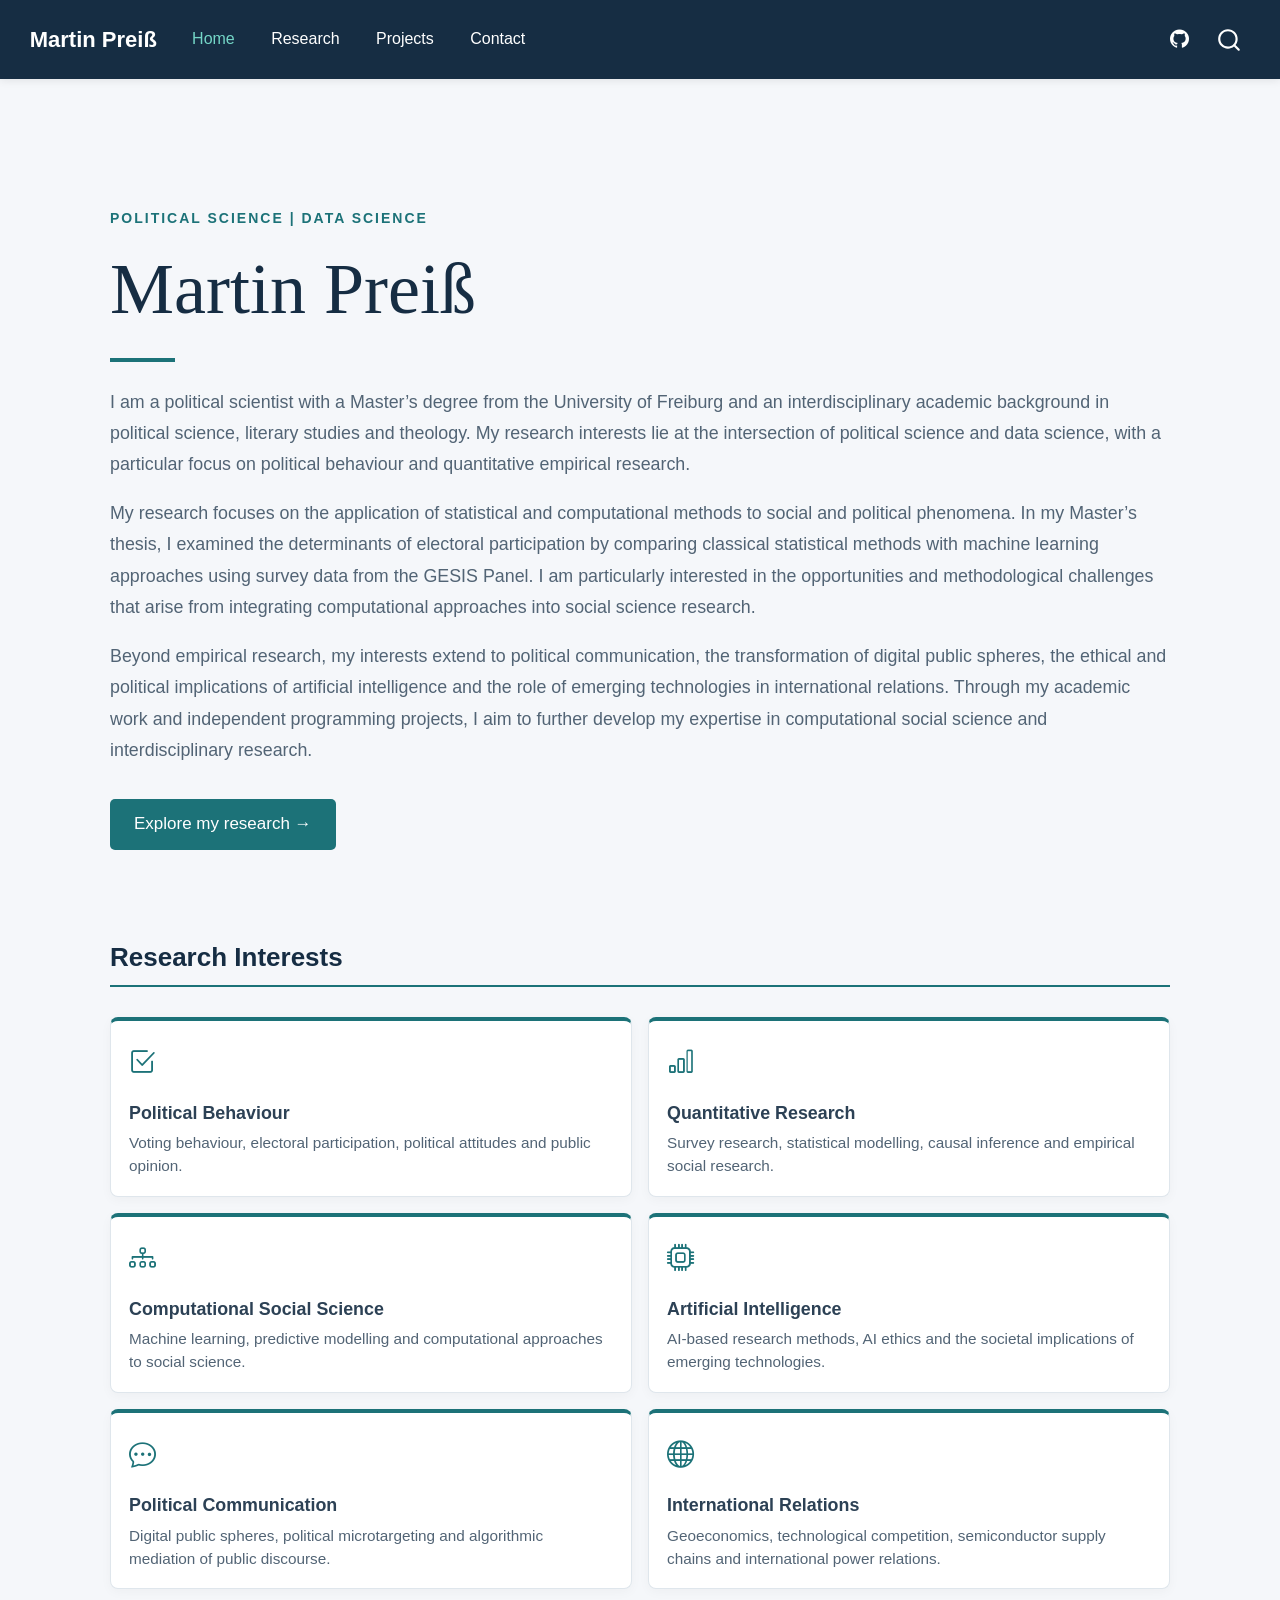
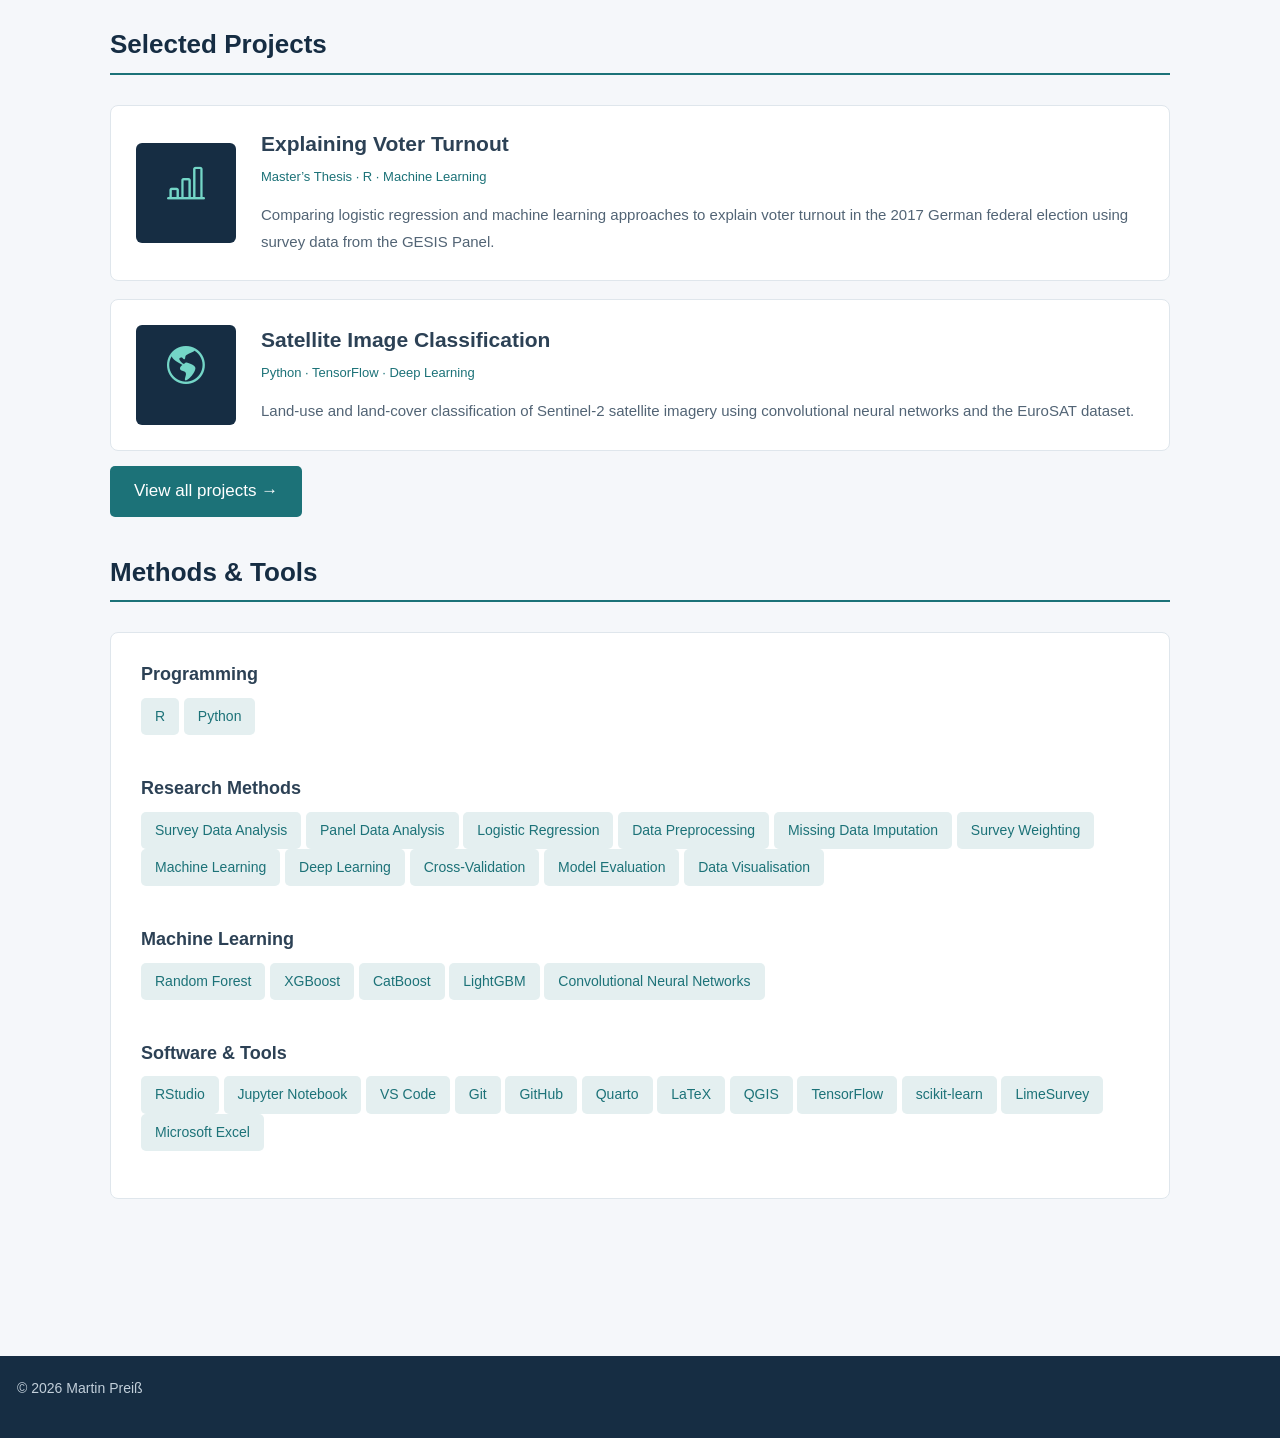
==== commit 9870de3a: "Update homepage and research profile" ====
--- a/docs/index.html
+++ b/docs/index.html
@@ -149,10 +149,13 @@
 
 </div>
 <p class="intro">
-I am a political scientist with a Master’s degree from the University of Freiburg. My research interests lie at the intersection of political science and data science, with a focus on political behaviour and quantitative research methods.
+I am a political scientist with a Master’s degree from the University of Freiburg and an interdisciplinary academic background in political science, literary studies and theology. My research interests lie at the intersection of political science and data science, with a particular focus on political behaviour and quantitative empirical research.
 </p>
 <p class="intro">
-I am interested in the application of machine learning and computational methods to social science research. My previous work includes electoral research, survey data analysis and the exploration of AI-based research methods.
+My research focuses on the application of statistical and computational methods to social and political phenomena. In my Master’s thesis, I examined the determinants of electoral participation by comparing classical statistical methods with machine learning approaches using survey data from the GESIS Panel. I am particularly interested in the opportunities and methodological challenges that arise from integrating computational approaches into social science research.
+</p>
+<p class="intro">
+Beyond empirical research, my interests extend to political communication, the transformation of digital public spheres, the ethical and political implications of artificial intelligence and the role of emerging technologies in international relations. Through my academic work and independent programming projects, I aim to further develop my expertise in computational social science and interdisciplinary research.
 </p>
 <p><a class="profile-button" href="research.html">Explore my research →</a></p>
 </div>
@@ -167,7 +170,7 @@
 Political Behaviour
 </h3>
 <p>
-Voting behaviour, electoral participation and public opinion
+Voting behaviour, electoral participation, political attitudes and public opinion.
 </p>
 </div>
 <div class="research-card">
@@ -176,7 +179,7 @@
 Quantitative Research
 </h3>
 <p>
-Survey research, statistical modelling and causal inference
+Survey research, statistical modelling, causal inference and empirical social research.
 </p>
 </div>
 <div class="research-card">
@@ -185,7 +188,7 @@
 Computational Social Science
 </h3>
 <p>
-Machine learning and computational research methods
+Machine learning, predictive modelling and computational approaches to social science.
 </p>
 </div>
 <div class="research-card">
@@ -194,7 +197,7 @@
 Artificial Intelligence
 </h3>
 <p>
-Applications of AI in social science and its political and ethical implications
+AI-based research methods, AI ethics and the societal implications of emerging technologies.
 </p>
 </div>
 <div class="research-card">
@@ -203,7 +206,7 @@
 Political Communication
 </h3>
 <p>
-Digital public spheres and political microtargeting
+Digital public spheres, political microtargeting and algorithmic mediation of public discourse.
 </p>
 </div>
 <div class="research-card">
@@ -212,7 +215,7 @@
 International Relations
 </h3>
 <p>
-Geoeconomics and technology policy
+Geoeconomics, technological competition, semiconductor supply chains and international power relations.
 </p>
 </div>
 </div>
@@ -230,7 +233,7 @@
 </h3>
 <span class="project-meta">Master’s Thesis · R · Machine Learning</span>
 <p>
-Comparing classical statistical methods and machine learning approaches to explain voter turnout.
+Comparing logistic regression and machine learning approaches to explain voter turnout in the 2017 German federal election using survey data from the GESIS Panel.
 </p>
 </div>
 </div>
@@ -244,21 +247,7 @@
 </h3>
 <span class="project-meta">Python · TensorFlow · Deep Learning</span>
 <p>
-Land-use and land-cover classification using convolutional neural networks.
-</p>
-</div>
-</div>
-<div class="project-card">
-<div class="project-icon">
-<p><i class="bi bi-cpu"></i></p>
-</div>
-<div class="project-description">
-<h3 class="anchored">
-Synthetic Survey Data
-</h3>
-<span class="project-meta">Python · LLMs · AI Agents</span>
-<p>
-Exploring the potential of large language models for generating synthetic survey respondents.
+Land-use and land-cover classification of Sentinel-2 satellite imagery using convolutional neural networks and the EuroSAT dataset.
 </p>
 </div>
 </div>
@@ -272,19 +261,25 @@
 Programming
 </h3>
 <div class="skills-list">
-<p><span class="skill-tag">R</span> <span class="skill-tag">Python</span> <span class="skill-tag">SQL</span></p>
+<p><span class="skill-tag">R</span> <span class="skill-tag">Python</span></p>
 </div>
 <h3 class="anchored">
 Research Methods
 </h3>
 <div class="skills-list">
-<p><span class="skill-tag">Survey Analysis</span> <span class="skill-tag">Regression Analysis</span> <span class="skill-tag">Machine Learning</span> <span class="skill-tag">Data Visualisation</span></p>
+<p><span class="skill-tag">Survey Data Analysis</span> <span class="skill-tag">Panel Data Analysis</span> <span class="skill-tag">Logistic Regression</span> <span class="skill-tag">Data Preprocessing</span> <span class="skill-tag">Missing Data Imputation</span> <span class="skill-tag">Survey Weighting</span> <span class="skill-tag">Machine Learning</span> <span class="skill-tag">Deep Learning</span> <span class="skill-tag">Cross-Validation</span> <span class="skill-tag">Model Evaluation</span> <span class="skill-tag">Data Visualisation</span></p>
+</div>
+<h3 class="anchored">
+Machine Learning
+</h3>
+<div class="skills-list">
+<p><span class="skill-tag">Random Forest</span> <span class="skill-tag">XGBoost</span> <span class="skill-tag">CatBoost</span> <span class="skill-tag">LightGBM</span> <span class="skill-tag">Convolutional Neural Networks</span></p>
 </div>
 <h3 class="anchored">
 Software &amp; Tools
 </h3>
 <div class="skills-list">
-<p><span class="skill-tag">Git</span> <span class="skill-tag">GitHub</span> <span class="skill-tag">Quarto</span> <span class="skill-tag">LaTeX</span> <span class="skill-tag">QGIS</span> <span class="skill-tag">TensorFlow</span></p>
+<p><span class="skill-tag">RStudio</span> <span class="skill-tag">Jupyter Notebook</span> <span class="skill-tag">VS Code</span> <span class="skill-tag">Git</span> <span class="skill-tag">GitHub</span> <span class="skill-tag">Quarto</span> <span class="skill-tag">LaTeX</span> <span class="skill-tag">QGIS</span> <span class="skill-tag">TensorFlow</span> <span class="skill-tag">scikit-learn</span> <span class="skill-tag">LimeSurvey</span> <span class="skill-tag">Microsoft Excel</span></p>
 </div>
 </div>
 </div>
--- a/docs/styles.css
+++ b/docs/styles.css
@@ -643,3 +643,97 @@
 .contact-page {
     padding-top: 30px;
 }
+
+
+/* Projects page */
+
+.projects-page .intro {
+    max-width: none;
+    width: 100%;
+}
+
+.projects-page .portfolio-grid {
+    display: grid;
+    grid-template-columns: 1fr;
+    gap: 25px;
+    margin-bottom: 40px;
+}
+
+.projects-page .portfolio-card {
+    background: #ffffff;
+    border: 1px solid #dfe6ec;
+    border-radius: 8px;
+    overflow: hidden;
+}
+
+.projects-page .portfolio-cover {
+    width: 100%;
+    background: #f8fbfc;
+    padding: 8px;
+    box-sizing: border-box;
+}
+
+.projects-page .portfolio-cover img {
+    display: block;
+    width: 100%;
+    height: auto;
+    max-height: 450px;
+    object-fit: contain;
+    margin: 0 auto;
+}
+
+.projects-page .portfolio-content {
+    padding: 25px;
+}
+
+.projects-page .portfolio-content h3 {
+    margin-top: 0;
+}
+
+/* Compact research cards */
+
+.research-grid {
+    gap: 16px;
+}
+
+.research-card {
+    padding: 18px;
+    min-height: 0;
+}
+
+.research-card h3 {
+    font-size: 1.05rem;
+    margin-top: 8px;
+    margin-bottom: 8px;
+}
+
+.research-card p {
+    font-size: 0.9rem;
+    line-height: 1.5;
+    margin-bottom: 0;
+}
+
+.research-icon {
+    font-size: 1.6rem;
+}
+
+/* Full-width introduction */
+
+.hero {
+    display: block;
+    width: 100%;
+    max-width: none;
+}
+
+.hero-text {
+    width: 100%;
+    max-width: none;
+}
+
+.hero .intro {
+    width: 100%;
+    max-width: none;
+    font-size: 1.05rem;
+    line-height: 1.75;
+    margin-bottom: 18px;
+}
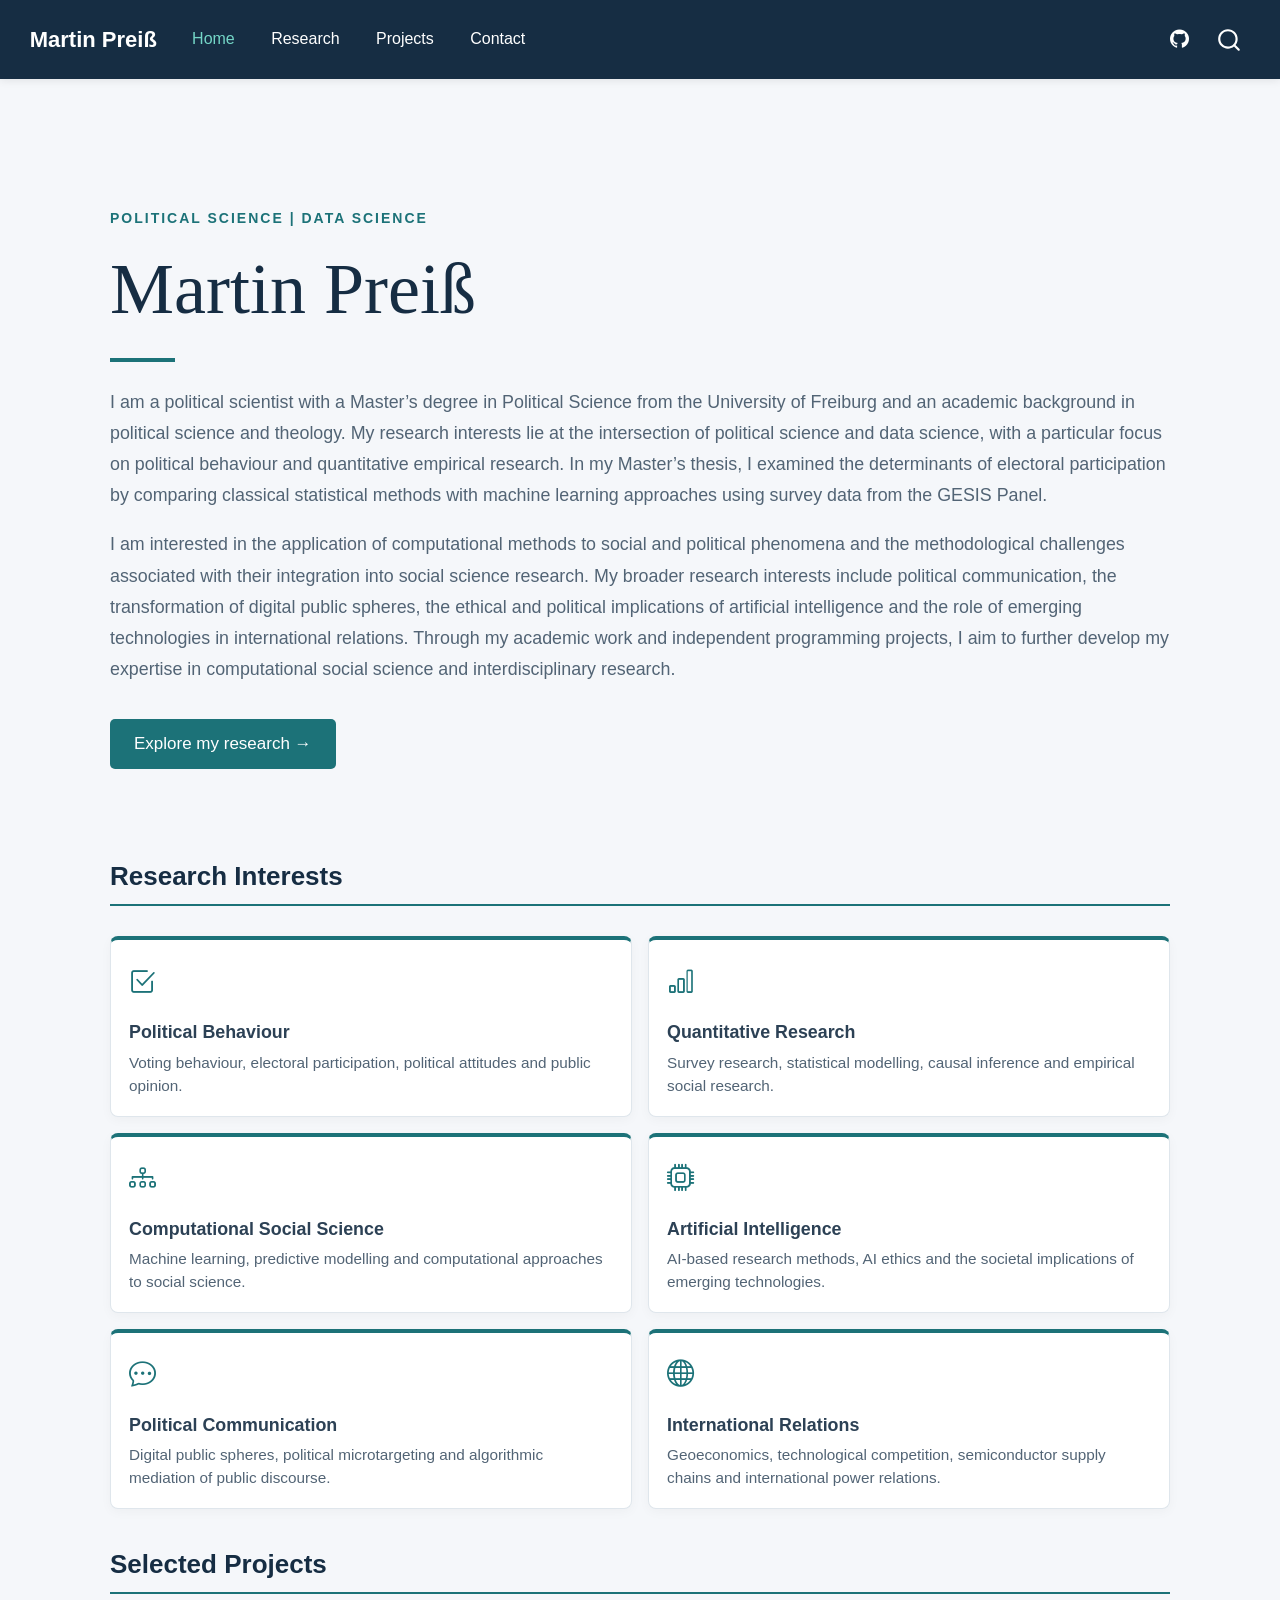
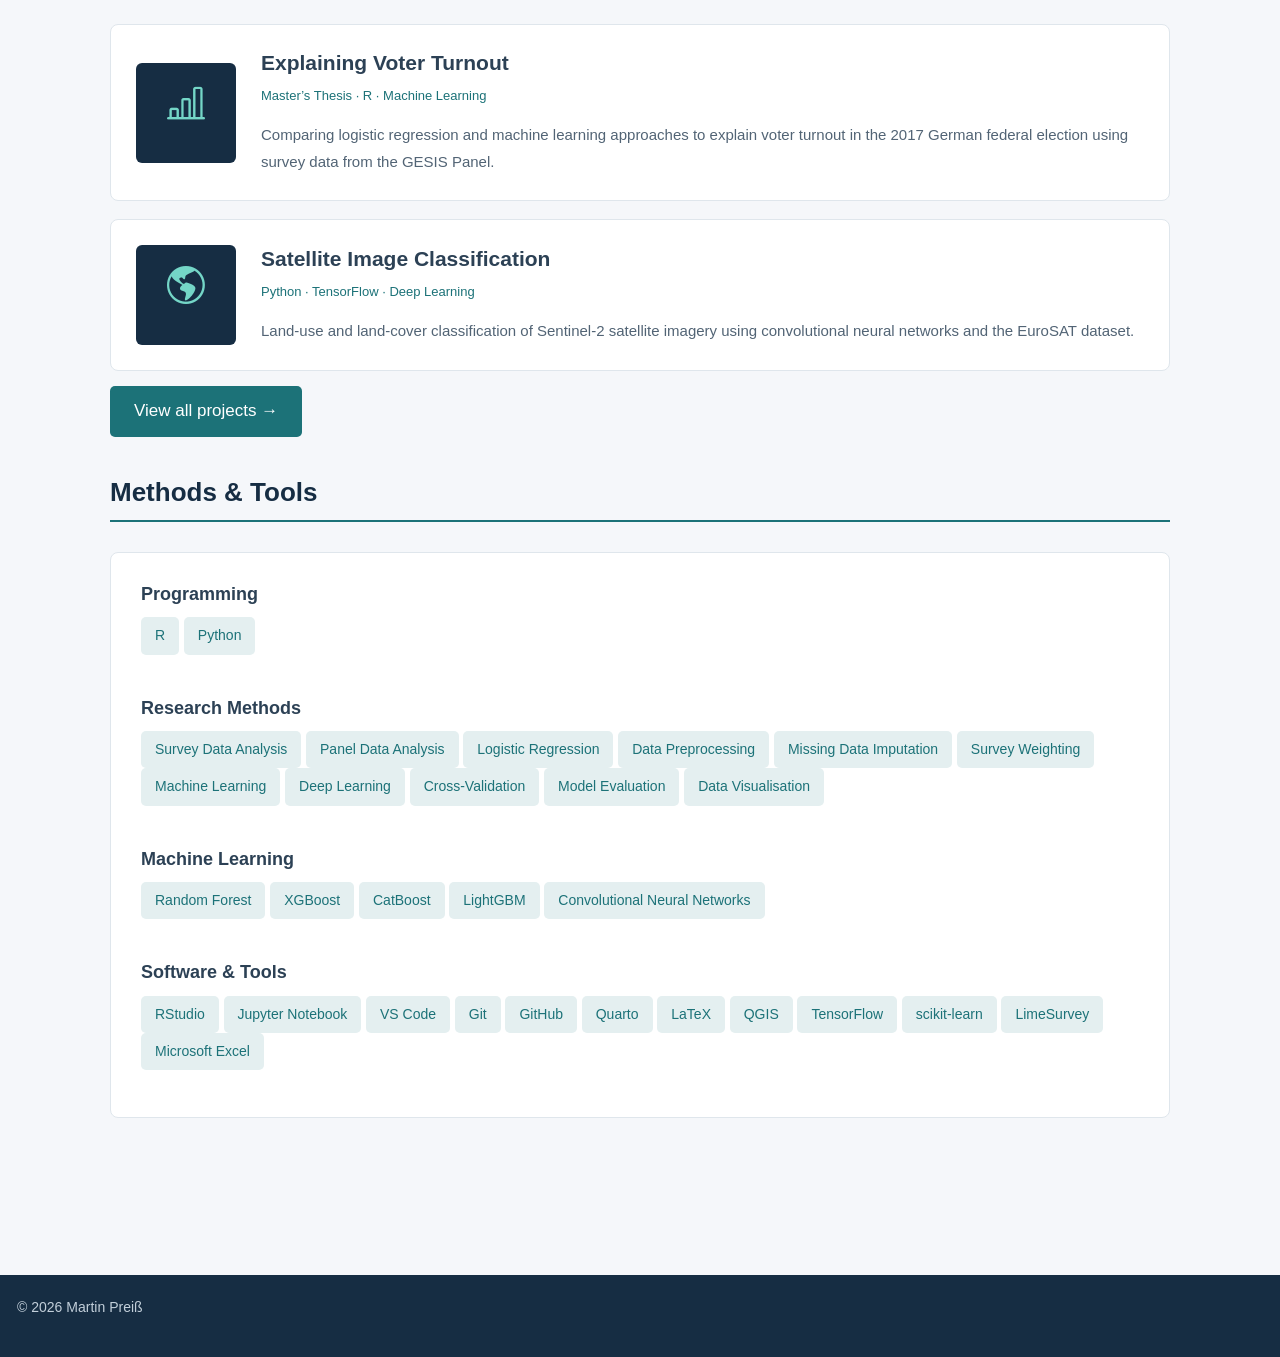
==== commit 5570a2bc: "Correct academic background" ====
--- a/docs/index.html
+++ b/docs/index.html
@@ -149,13 +149,10 @@
 
 </div>
 <p class="intro">
-I am a political scientist with a Master’s degree from the University of Freiburg and an interdisciplinary academic background in political science, literary studies and theology. My research interests lie at the intersection of political science and data science, with a particular focus on political behaviour and quantitative empirical research.
+I am a political scientist with a Master’s degree in Political Science from the University of Freiburg and an academic background in political science and theology. My research interests lie at the intersection of political science and data science, with a particular focus on political behaviour and quantitative empirical research. In my Master’s thesis, I examined the determinants of electoral participation by comparing classical statistical methods with machine learning approaches using survey data from the GESIS Panel.
 </p>
 <p class="intro">
-My research focuses on the application of statistical and computational methods to social and political phenomena. In my Master’s thesis, I examined the determinants of electoral participation by comparing classical statistical methods with machine learning approaches using survey data from the GESIS Panel. I am particularly interested in the opportunities and methodological challenges that arise from integrating computational approaches into social science research.
-</p>
-<p class="intro">
-Beyond empirical research, my interests extend to political communication, the transformation of digital public spheres, the ethical and political implications of artificial intelligence and the role of emerging technologies in international relations. Through my academic work and independent programming projects, I aim to further develop my expertise in computational social science and interdisciplinary research.
+I am interested in the application of computational methods to social and political phenomena and the methodological challenges associated with their integration into social science research. My broader research interests include political communication, the transformation of digital public spheres, the ethical and political implications of artificial intelligence and the role of emerging technologies in international relations. Through my academic work and independent programming projects, I aim to further develop my expertise in computational social science and interdisciplinary research.
 </p>
 <p><a class="profile-button" href="research.html">Explore my research →</a></p>
 </div>
